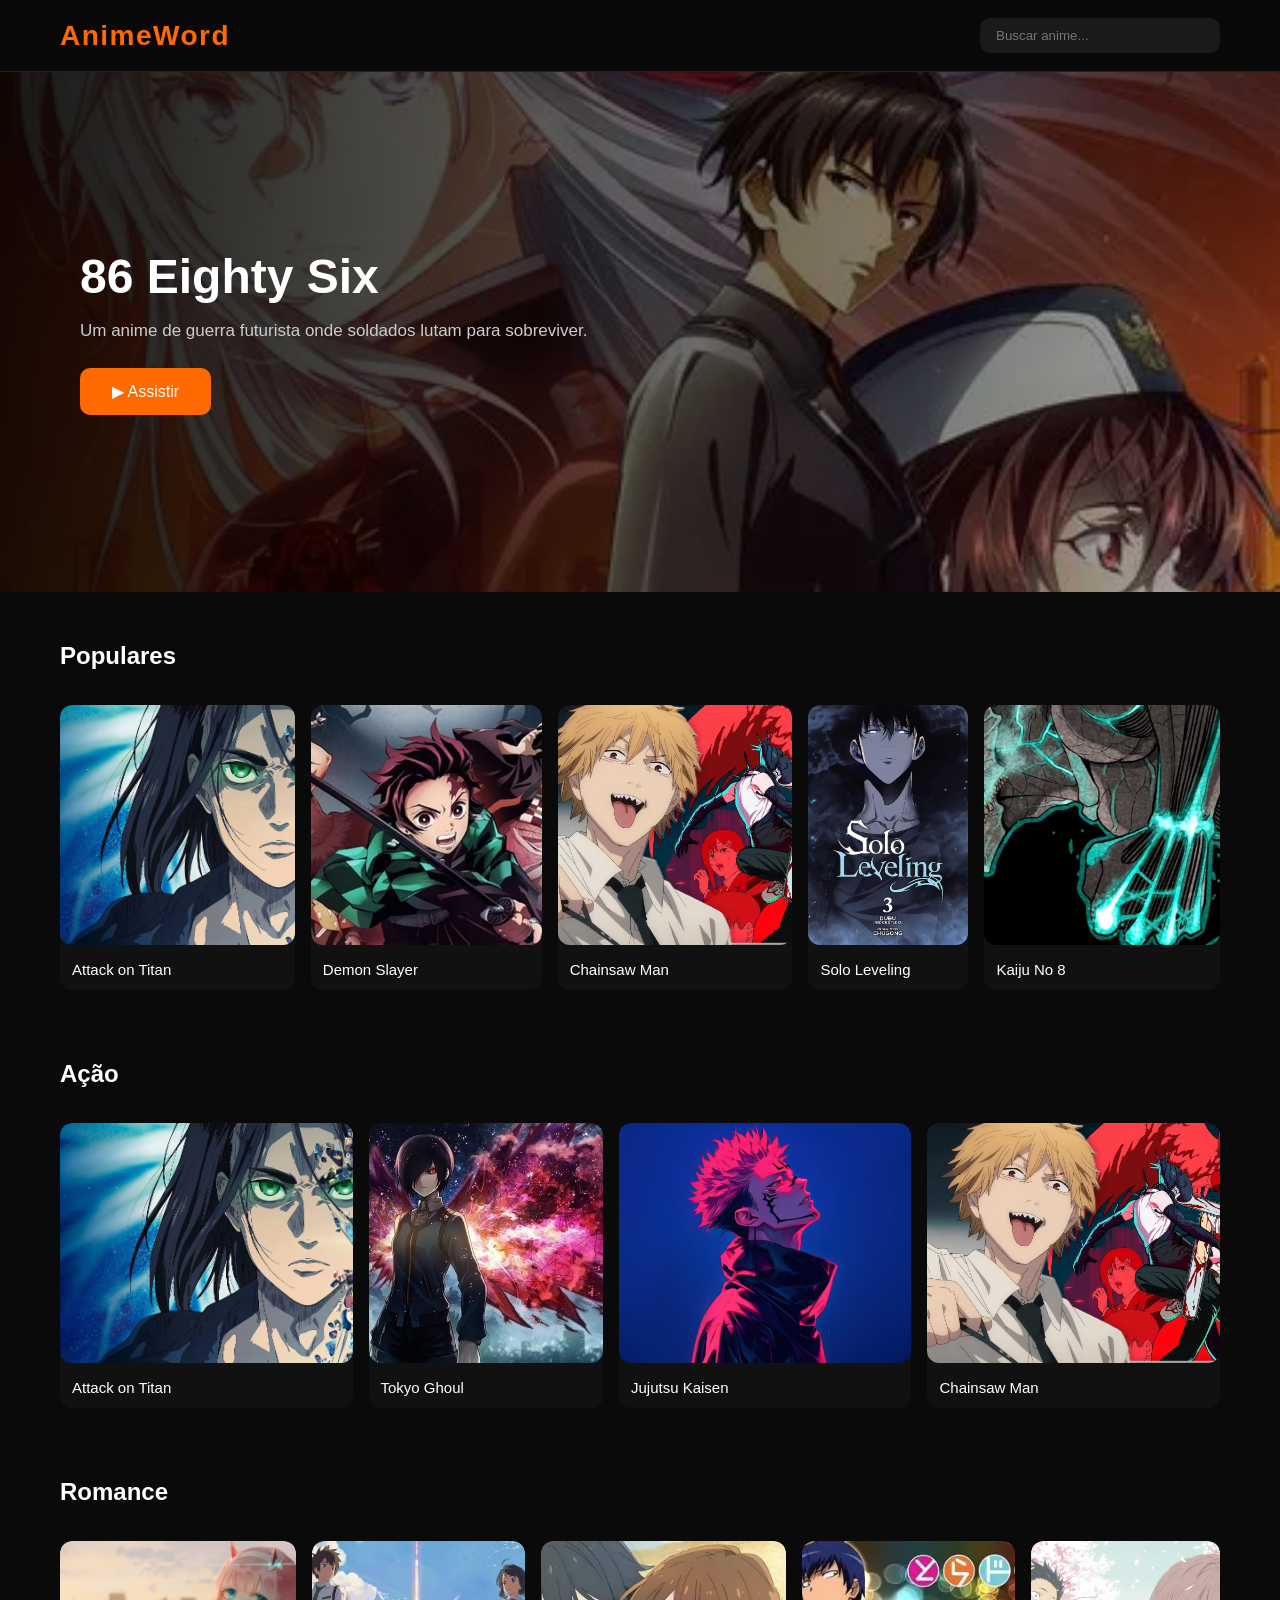
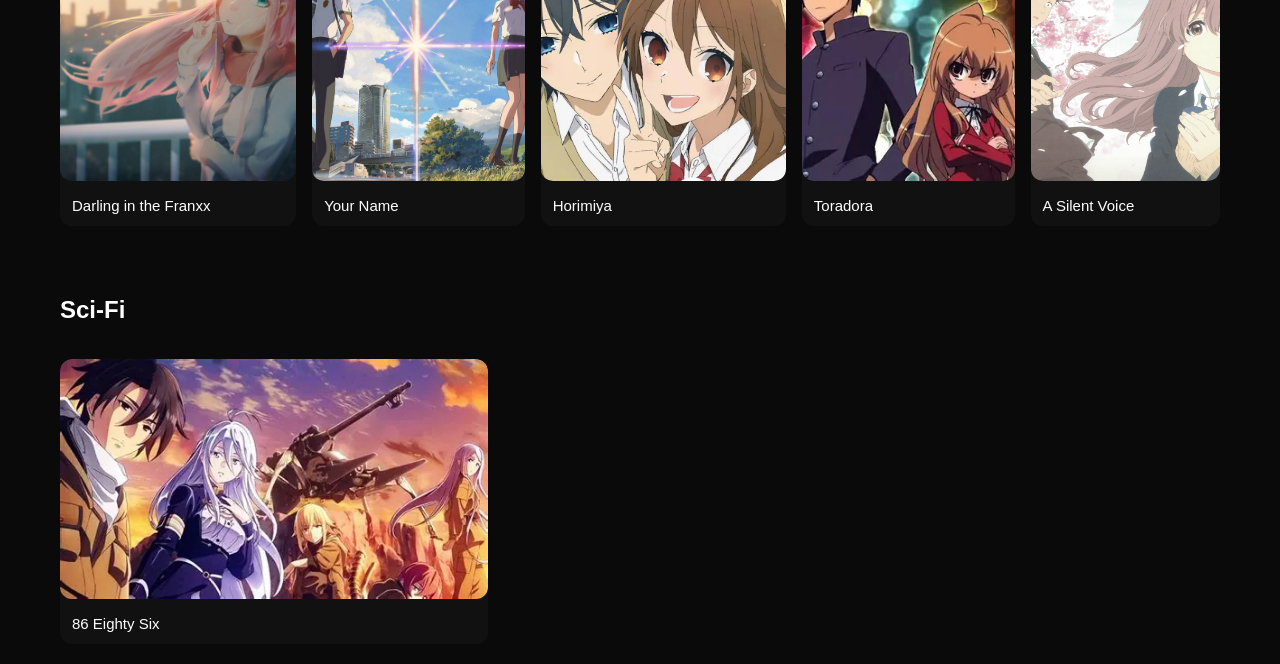
==== index.html @ 9c514522 "Add files via upload" ====
<!DOCTYPE html>
<html lang="pt-BR">

<head>
<meta charset="UTF-8">
<meta name="viewport" content="width=device-width, initial-scale=1.0">
<title>AnimeWord</title>
<link rel="stylesheet" href="style.css">
</head>

<body>

<header>
  <h1>AnimeWord</h1>
  <input type="text" id="search" placeholder="Buscar anime...">
</header>

<!-- BANNER -->
<section class="banner" id="banner">
  <div class="banner-content">
    <h2 id="bannerTitle">86 Eighty Six</h2>
    <p id="bannerDesc">Um anime de guerra futurista onde soldados lutam para sobreviver.</p>
    <button id="watchBtn">▶ Assistir</button>
  </div>
</section>

<!-- POPULARES -->
<h2 class="title">Populares</h2>
<section class="anime-grid">
  <div class="anime-card" data-link="watch.html">
    <img src="attack.webp" alt="Attack on Titan" loading="lazy">
    <h3>Attack on Titan</h3>
  </div>

  <div class="anime-card" data-link="watch.html">
    <img src="kimetsu.webp" alt="Demon Slayer" loading="lazy">
    <h3>Demon Slayer</h3>
  </div>

  <div class="anime-card" data-link="watch.html">
    <img src="denji-pulls-his-chainsaw-cord-in-front-of-the-chainsaw-man-reze-arc-film.avif" alt="Chainsaw Man" loading="lazy">
    <h3>Chainsaw Man</h3>
  </div>

  <div class="anime-card" data-link="watch.html">
    <img src="71goH8p2ENL._SL1500_.jpg" alt="Solo Leveling" loading="lazy">
    <h3>Solo Leveling</h3>
  </div>

  <div class="anime-card" data-link="watch.html">
    <img src="kaiju.jpg" alt="Kaiju No 8" loading="lazy">
    <h3>Kaiju No 8</h3>
  </div>
</section>

<!-- AÇÃO -->
<h2 class="title">Ação</h2>
<section class="anime-grid">
  <div class="anime-card" data-link="watch.html">
    <img src="attack.webp" alt="Attack on Titan" loading="lazy">
    <h3>Attack on Titan</h3>
  </div>

  <div class="anime-card" data-link="watch.html">
    <img src="tokyoghoul.jpeg" alt="Tokyo Ghoul" loading="lazy">
    <h3>Tokyo Ghoul</h3>
  </div>

  <div class="anime-card" data-link="watch.html">
    <img src="the-jujutsu-kaisen-5k-k0.jpg" alt="Jujutsu Kaisen" loading="lazy">
    <h3>Jujutsu Kaisen</h3>
  </div>

  <div class="anime-card" data-link="watch.html">
    <img src="denji-pulls-his-chainsaw-cord-in-front-of-the-chainsaw-man-reze-arc-film.avif" alt="Chainsaw Man" loading="lazy">
    <h3>Chainsaw Man</h3>
  </div>
</section>

<!-- ROMANCE -->
<h2 class="title">Romance</h2>
<section class="anime-grid">
  <div class="anime-card" data-link="watch.html">
    <img src="zerotwo.jpg" alt="Darling in the Franxx" loading="lazy">
    <h3>Darling in the Franxx</h3>
  </div>

  <div class="anime-card" data-link="watch.html">
    <img src="your-name-anime-2016-movie-poster-mlwlcbx1run1k2u9.jpg" alt="Your Name" loading="lazy">
    <h3>Your Name</h3>
  </div>

  <div class="anime-card" data-link="watch.html">
    <img src="Horimiya-The-Missing-Pieces-Novo-trailer-revela-a-data-de-estreia-do-anime-1-jpg.webp" alt="Horimiya" loading="lazy">
    <h3>Horimiya</h3>
  </div>

  <div class="anime-card" data-link="watch.html">
    <img src="toradora.webp" alt="Toradora" loading="lazy">
    <h3>Toradora</h3>
  </div>

  <div class="anime-card" data-link="watch.html">
    <img src="wp6234232.jpg" alt="A Silent Voice" loading="lazy">
    <h3>A Silent Voice</h3>
  </div>
</section>

<!-- SCI-FI -->
<h2 class="title">Sci-Fi</h2>
<section class="anime-grid">
  <div class="anime-card" data-link="watch.html">
    <img src="oip2.webp" alt="86 Eighty Six" loading="lazy">
    <h3>86 Eighty Six</h3>
  </div>
</section>

<script src="script.js"></script>
</body>
</html>
---- style.css ----
/* ================= RESET ================= */
*{
  margin:0;
  padding:0;
  box-sizing:border-box;
  font-family:"Poppins", sans-serif;
}

body{
  background:#0a0a0a;
  color:white;
  overflow-x:hidden;
}

/* ================= HEADER ================= */
header{
  display:flex;
  justify-content:space-between;
  align-items:center;
  padding:18px 60px;
  background:rgba(10,10,10,0.85);
  backdrop-filter:blur(12px);
  border-bottom:1px solid #1f1f1f;
  position:sticky;
  top:0;
  z-index:100;
}

header h1{
  color:#ff6a00;
  font-size:28px;
  font-weight:800;
  letter-spacing:1.5px;
}

#search{
  padding:10px 16px;
  border:none;
  border-radius:10px;
  background:#1a1a1a;
  color:white;
  outline:none;
  width:240px;
  transition:0.3s;
}

#search:focus{
  box-shadow:0 0 14px #ff6a00;
}

/* ================= BANNER ================= */
.banner{
  height:520px;
  background: linear-gradient(to right,rgba(0,0,0,0.95),rgba(0,0,0,0.2)), url("anime01.webp");
  background-size:cover;
  background-position:center;
  display:flex;
  align-items:center;
  padding:80px;
  position:relative;
  transition: background 1s ease-in-out, opacity 0.8s ease-in-out;
}

.banner-content{
  max-width:520px;
}

.banner-content h2{
  font-size:48px;
  font-weight:700;
  margin-bottom:15px;
}

.banner-content p{
  margin:15px 0 25px;
  color:#ccc;
  font-size:17px;
  line-height:1.4;
}

.banner-content button{
  padding:14px 32px;
  border:none;
  background:#ff6a00;
  color:white;
  font-size:16px;
  border-radius:10px;
  cursor:pointer;
  transition:0.3s;
}

.banner-content button:hover{
  background:#ff7d1a;
  transform:scale(1.05);
}

/* ================= SECTIONS ================= */
.title{
  margin:50px 60px 15px;
  font-size:24px;
  font-weight:700;
}

/* ================= GRID DE ANIMES ================= */
.anime-grid{
  display:flex;
  gap:16px;
  overflow-x:auto;
  padding:20px 60px;
  scroll-behavior:smooth;
  scroll-snap-type: x mandatory;
}

.anime-grid::-webkit-scrollbar{
  height:8px;
}

.anime-grid::-webkit-scrollbar-thumb{
  background:#ff6a00;
  border-radius:8px;
}

.anime-grid::-webkit-scrollbar-track{
  background:#111;
}

/* ================= CARD DE ANIMES ================= */
.anime-card{
  min-width:160px;
  background:#111;
  border-radius:12px;
  overflow:hidden;
  cursor:pointer;
  position:relative;
  transition:transform 0.3s, box-shadow 0.3s;
  scroll-snap-align:start;
}

.anime-card img{
  width:100%;
  height:240px;
  object-fit:cover;
  border-radius:12px;
  transition:transform 0.3s, filter 0.3s;
}

.anime-card h3{
  padding:12px;
  font-size:15px;
  font-weight:500;
}

/* HOVER DISCRETO */
.anime-card:hover{
  transform:scale(1.07);
  box-shadow:0 12px 25px rgba(0,0,0,0.7);
}

.anime-card:hover img{
  filter:brightness(0.8);
}

/* ================= RESPONSIVO ================= */

/* Tablets e telas médias */
@media(max-width:1024px){
  header {
    padding:18px 25px;
  }

  .banner {
    padding:50px 30px;
    height:45vh; /* Altura proporcional à tela */
  }

  .banner-content h2 {
    font-size:clamp(28px, 4vw, 40px); /* Tamanho fluido */
  }

  .banner-content p {
    font-size:clamp(14px, 2.5vw, 18px);
  }

  .anime-grid {
    padding:20px 25px;
    gap:12px;
  }

  .anime-card {
    min-width:150px;
  }

  .anime-card img {
    height:200px;
  }
}

/* Smartphones pequenos */
@media(max-width:600px){
  header {
    padding:15px 15px;
    flex-direction:column;
    gap:10px;
  }

  .banner {
    padding:30px 15px;
    height:40vh;
  }

  .banner-content h2 {
    font-size:clamp(22px, 5vw, 30px);
  }

  .banner-content p {
    font-size:clamp(12px, 3vw, 16px);
  }

  .anime-grid {
    padding:15px 15px;
    gap:10px;
  }

  .anime-card {
    min-width:130px;
  }

  .anime-card img {
    height:160px;
    border-radius:8px;
  }

  .anime-card h3 {
    font-size:12px;
    padding:6px 4px;
  }
}

/* Ultra pequenos (smartphones antigos ou orientações landscape) */
@media(max-width:400px){
  .banner-content h2 {
    font-size:clamp(20px, 5vw, 26px);
  }

  .banner-content p {
    font-size:clamp(10px, 3.5vw, 14px);
  }

  .anime-card {
    min-width:120px;
  }

  .anime-card img {
    height:140px;
  }

  .anime-card h3 {
    font-size:11px;
  }
}
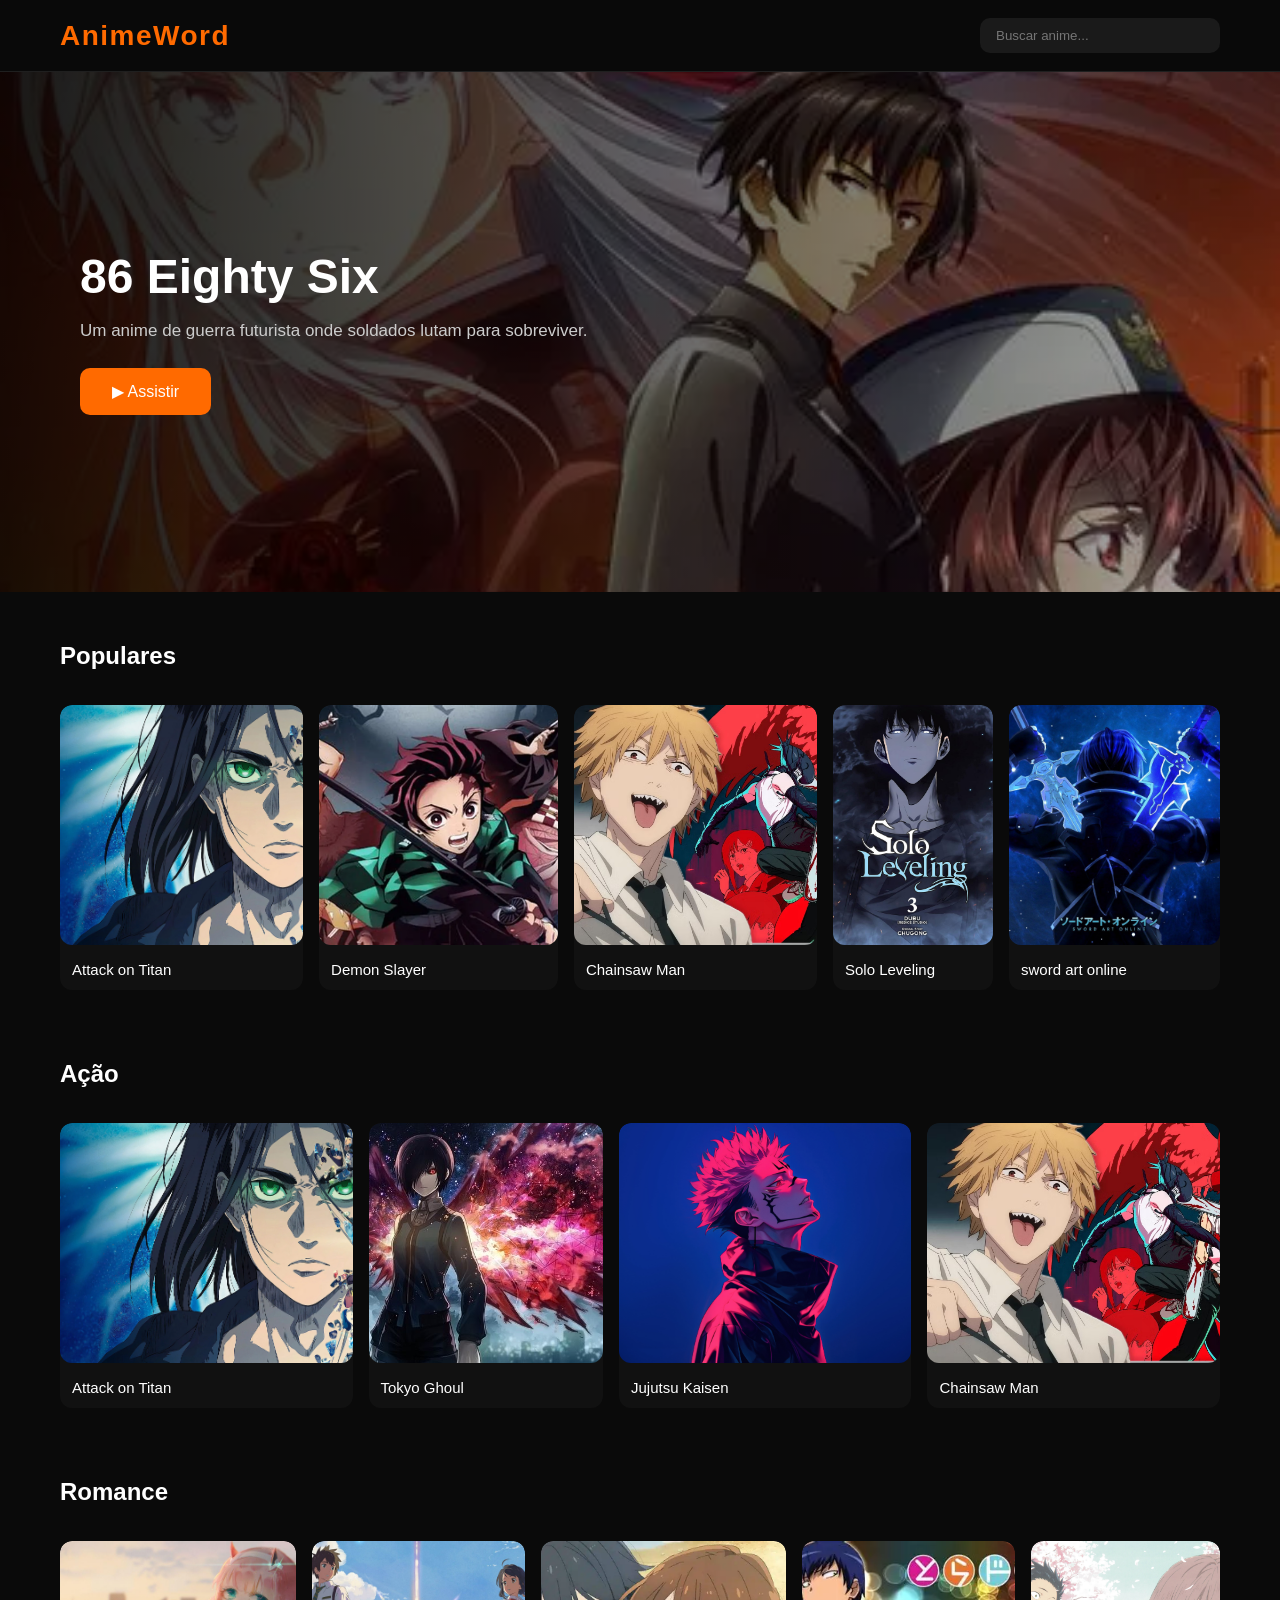
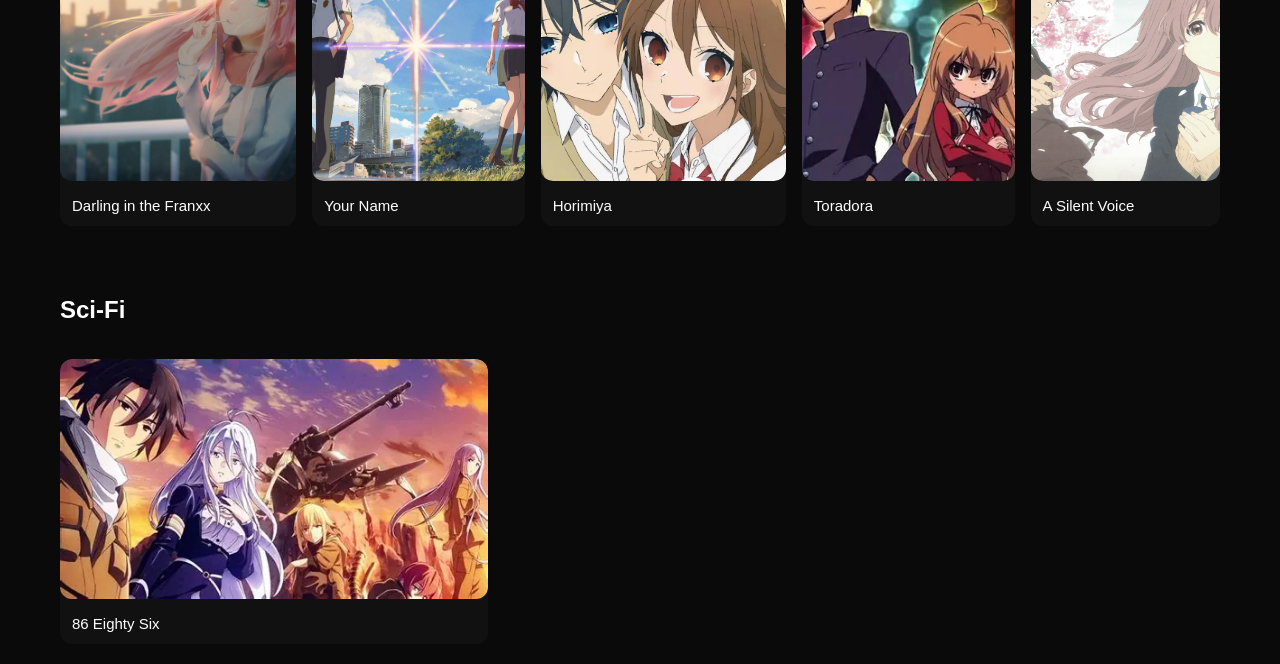
==== commit 58bba443: "Add files via upload" ====
--- a/index.html
+++ b/index.html
@@ -48,8 +48,8 @@
   </div>
 
   <div class="anime-card" data-link="watch.html">
-    <img src="kaiju.jpg" alt="Kaiju No 8" loading="lazy">
-    <h3>Kaiju No 8</h3>
+    <img src="sao2.jpg" alt="Kaiju No 8" loading="lazy">
+    <h3>sword art online</h3>
   </div>
 </section>
 
